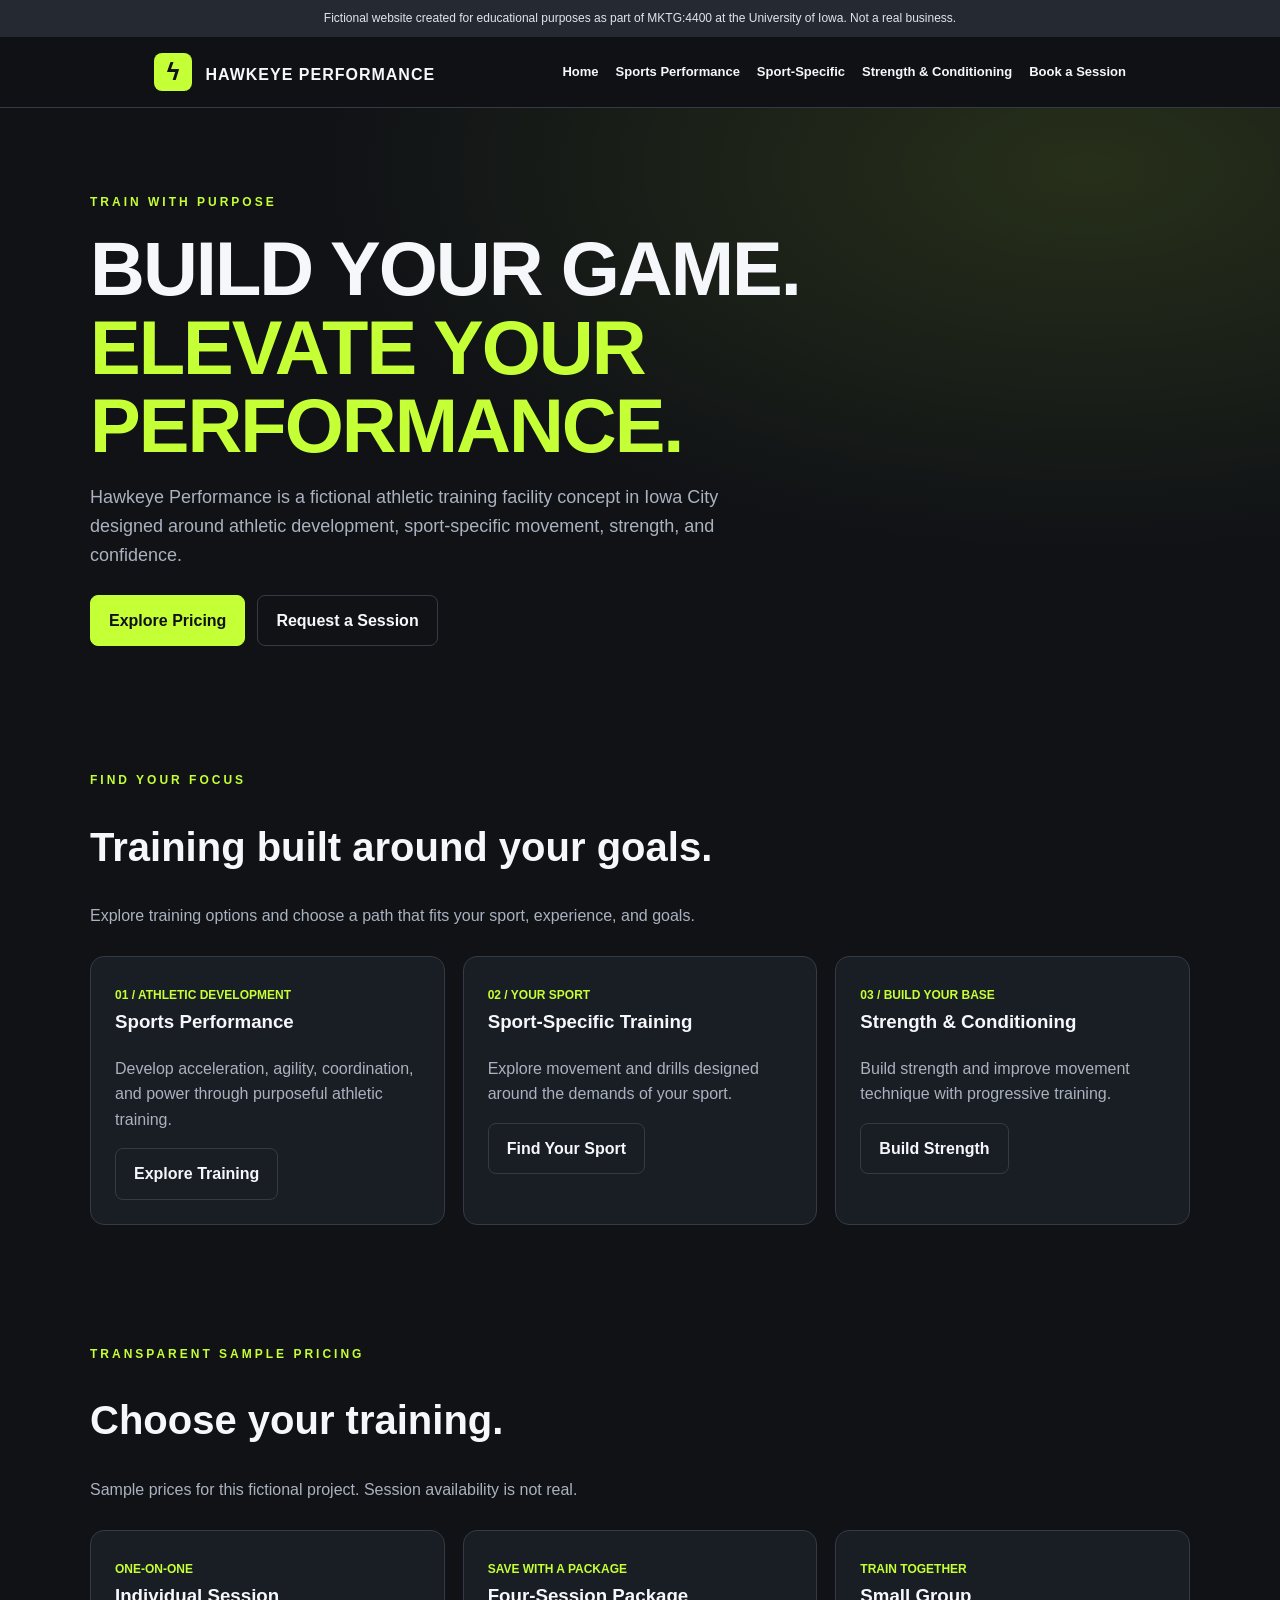
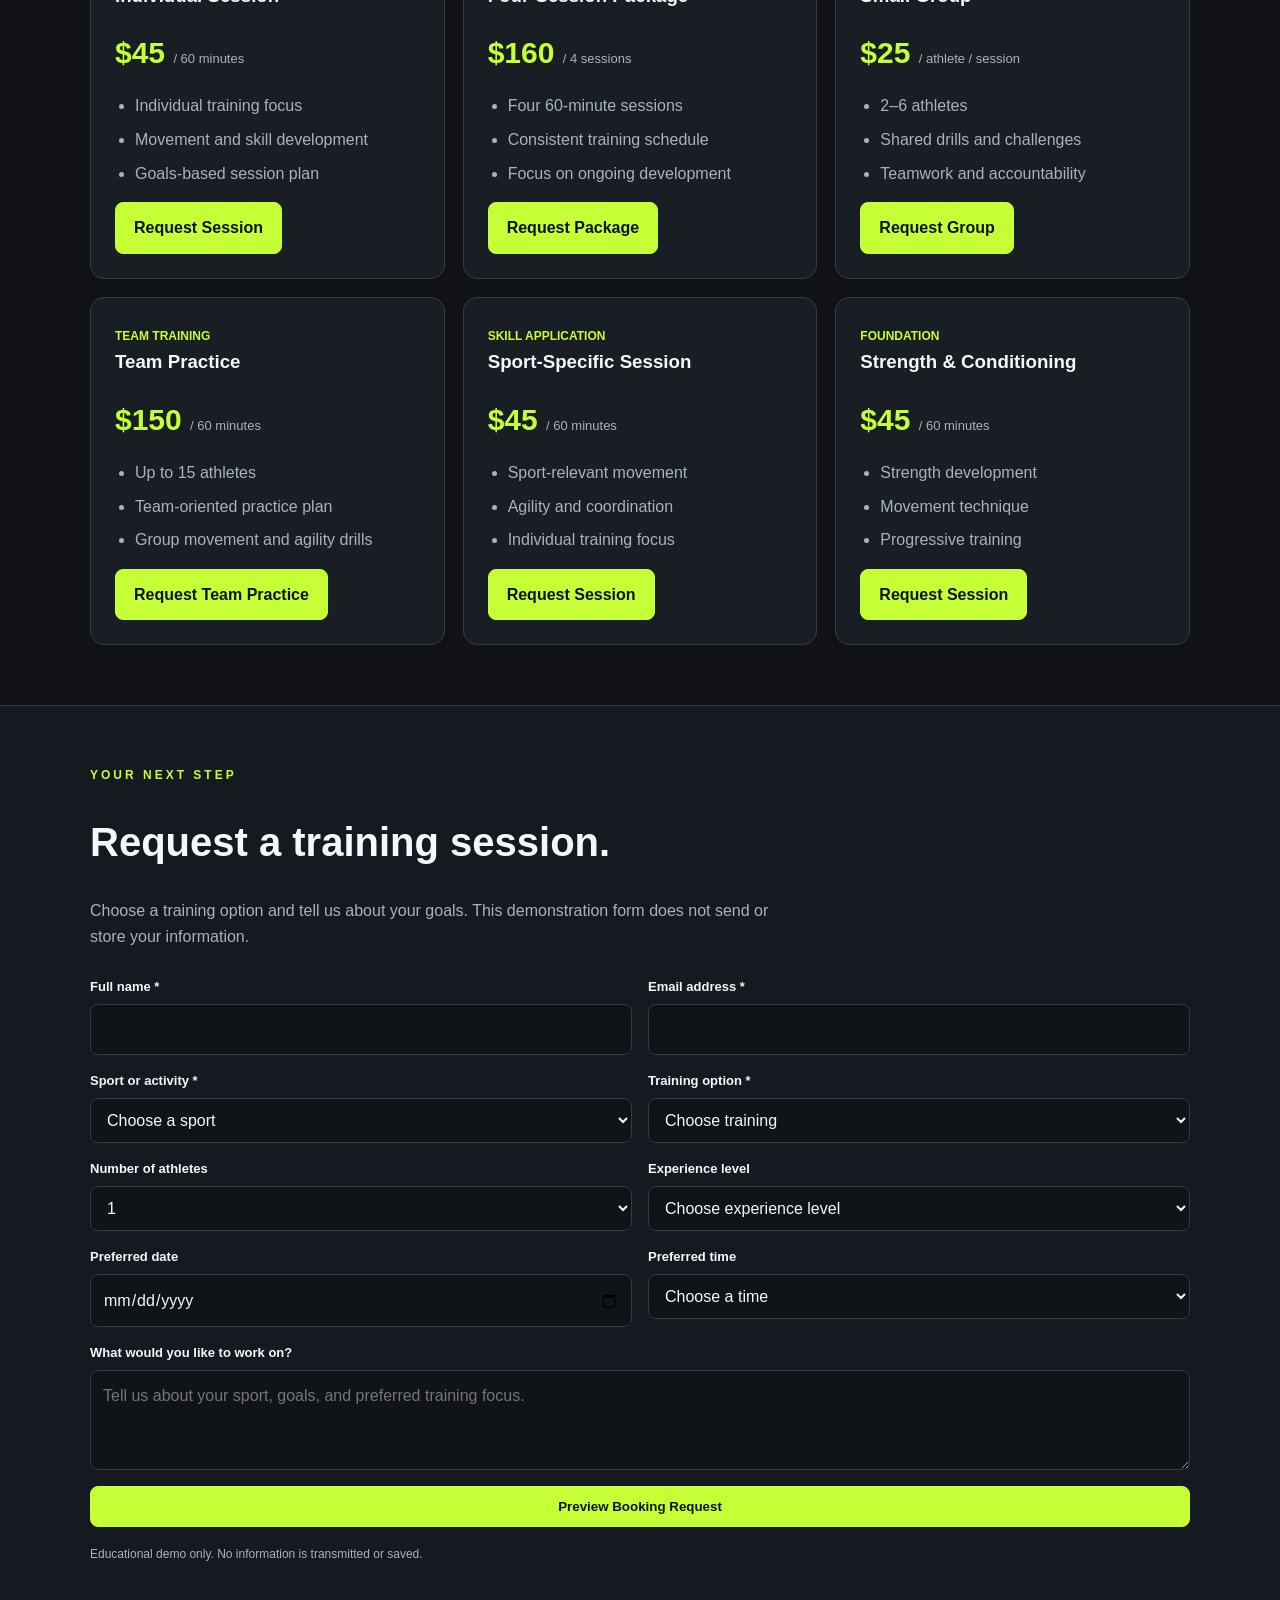
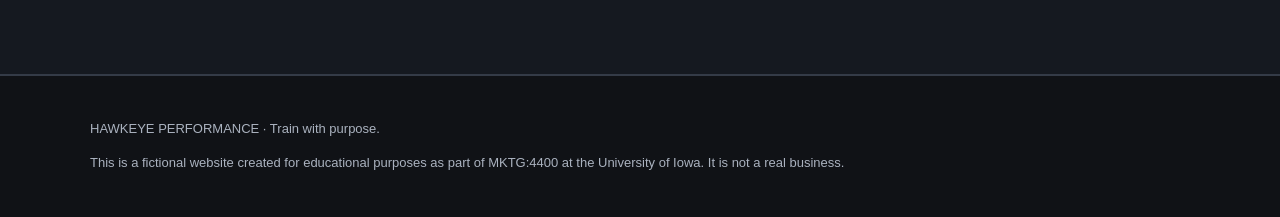
==== index-b.html @ 6c73c4fe "Create index-b.html" ====
<!DOCTYPE html>
<html lang="en">
<head>
  <meta charset="UTF-8">
  <meta name="viewport" content="width=device-width, initial-scale=1.0">
  <title>Athlete Training Facility in Iowa City | Hawkeye Performance</title>
  <meta name="description" content="Explore Hawkeye Performance, a fictional Iowa City athletic training facility offering sports performance, sport-specific training, and strength and conditioning.">
  <style>
    :root{--bg:#101216;--panel:#191d24;--text:#f5f7fa;--muted:#aab2bf;--line:#343b47;--accent:#c5ff35}
    *{box-sizing:border-box}
    html{scroll-behavior:smooth;scroll-padding-top:100px}
    body{margin:0;background:var(--bg);color:var(--text);font:16px/1.6 Arial,sans-serif}
    a{color:inherit;text-decoration:none}
    .notice{text-align:center;background:#252a32;padding:9px 5%;font-size:12px;color:#e0e5ed}
    header{position:sticky;top:0;z-index:5;background:#101216f5;border-bottom:1px solid var(--line)}
    nav{max-width:1100px;margin:auto;padding:16px 5%;display:flex;justify-content:space-between;align-items:center;gap:20px;flex-wrap:wrap}
    .brand{font-weight:900;letter-spacing:1px}
    .mark{display:inline-grid;place-items:center;background:var(--accent);color:#101216;border-radius:8px;width:38px;height:38px;margin-right:8px;font-size:23px}
    .links{display:flex;flex-wrap:wrap;gap:17px;font-size:13px;font-weight:bold}
    .links a:hover{color:var(--accent)}
    .container{width:min(1100px,90%);margin:auto}
    .hero{padding:85px 0 65px;background:radial-gradient(ellipse at 85% 10%,#c5ff3520,transparent 50%)}
    .eyebrow{color:var(--accent);text-transform:uppercase;font-size:12px;font-weight:900;letter-spacing:3px}
    h1{font-size:clamp(40px,7vw,76px);line-height:1.03;letter-spacing:-2px;margin:18px 0}
    h2{font-size:clamp(27px,4vw,40px);line-height:1.15}
    h3{margin-top:0}
    p{color:var(--muted)}
    .hero p{max-width:680px;font-size:18px}
    .actions{display:flex;gap:12px;flex-wrap:wrap;margin-top:25px}
    .button{display:inline-block;padding:12px 18px;border:1px solid var(--accent);border-radius:8px;background:var(--accent);color:#101216;font-weight:bold;cursor:pointer}
    .secondary{background:transparent;color:var(--text);border-color:var(--line)}
    section{padding:60px 0}
    .heading{max-width:700px;margin-bottom:28px}
    .grid{display:grid;grid-template-columns:repeat(3,minmax(0,1fr));gap:18px}
    .card{background:var(--panel);border:1px solid var(--line);border-radius:14px;padding:24px}
    .tag{color:var(--accent);font-size:12px;font-weight:bold}
    .price{font-size:30px;color:var(--accent);font-weight:900;margin:12px 0}
    .price small{font-size:13px;color:var(--muted);font-weight:normal}
    ul{padding-left:20px;color:var(--muted)}
    li{margin-bottom:8px}
    .booking{background:#151920;border-block:1px solid var(--line)}
    .formgrid{display:grid;grid-template-columns:1fr 1fr;gap:16px}
    .field{display:flex;flex-direction:column;gap:6px}
    .full{grid-column:1/-1}
    label{font-size:13px;font-weight:bold}
    input,select,textarea{width:100%;padding:12px;border:1px solid var(--line);border-radius:8px;background:#101318;color:var(--text);font:inherit}
    textarea{min-height:100px;resize:vertical}
    input:focus,select:focus,textarea:focus{outline:2px solid var(--accent)}
    .note{font-size:12px}
    footer{padding:30px 0;color:var(--muted);font-size:13px;border-top:1px solid var(--line)}
    @media(max-width:760px){.grid,.formgrid{grid-template-columns:1fr}.full{grid-column:auto}.hero{padding-top:55px}nav{align-items:flex-start}.links{gap:12px}}
  </style>
</head>
<body>
  <div class="notice">Fictional website created for educational purposes as part of MKTG:4400 at the University of Iowa. Not a real business.</div>

  <header>
    <nav>
      <a class="brand" href="index.html"><span class="mark">ϟ</span> HAWKEYE PERFORMANCE</a>
      <div class="links">
        <a href="index.html">Home</a>
        <a href="sports-performance.html">Sports Performance</a>
        <a href="sport-specific.html">Sport-Specific</a>
        <a href="strength-conditioning.html">Strength & Conditioning</a>
        <a href="#booking">Book a Session</a>
      </div>
    </nav>
  </header>

  <main>
    <section class="hero">
      <div class="container">
        <div class="eyebrow">Train with purpose</div>
        <h1>BUILD YOUR GAME.<br><span style="color:var(--accent)">ELEVATE YOUR PERFORMANCE.</span></h1>
        <p>Hawkeye Performance is a fictional athletic training facility concept in Iowa City designed around athletic development, sport-specific movement, strength, and confidence.</p>
        <div class="actions">
          <a class="button" href="#pricing">Explore Pricing</a>
          <a class="button secondary" href="#booking">Request a Session</a>
        </div>
      </div>
    </section>

    <section>
      <div class="container">
        <div class="heading">
          <div class="eyebrow">Find your focus</div>
          <h2>Training built around your goals.</h2>
          <p>Explore training options and choose a path that fits your sport, experience, and goals.</p>
        </div>
        <div class="grid">
          <article class="card">
            <span class="tag">01 / ATHLETIC DEVELOPMENT</span>
            <h3>Sports Performance</h3>
            <p>Develop acceleration, agility, coordination, and power through purposeful athletic training.</p>
            <a class="button secondary" href="sports-performance.html">Explore Training</a>
          </article>
          <article class="card">
            <span class="tag">02 / YOUR SPORT</span>
            <h3>Sport-Specific Training</h3>
            <p>Explore movement and drills designed around the demands of your sport.</p>
            <a class="button secondary" href="sport-specific.html">Find Your Sport</a>
          </article>
          <article class="card">
            <span class="tag">03 / BUILD YOUR BASE</span>
            <h3>Strength & Conditioning</h3>
            <p>Build strength and improve movement technique with progressive training.</p>
            <a class="button secondary" href="strength-conditioning.html">Build Strength</a>
          </article>
        </div>
      </div>
    </section>

    <section id="pricing">
      <div class="container">
        <div class="heading">
          <div class="eyebrow">Transparent sample pricing</div>
          <h2>Choose your training.</h2>
          <p>Sample prices for this fictional project. Session availability is not real.</p>
        </div>
        <div class="grid">
          <article class="card">
            <span class="tag">ONE-ON-ONE</span>
            <h3>Individual Session</h3>
            <div class="price">$45 <small>/ 60 minutes</small></div>
            <ul><li>Individual training focus</li><li>Movement and skill development</li><li>Goals-based session plan</li></ul>
            <a class="button" href="#booking" data-select="Individual session">Request Session</a>
          </article>
          <article class="card">
            <span class="tag">SAVE WITH A PACKAGE</span>
            <h3>Four-Session Package</h3>
            <div class="price">$160 <small>/ 4 sessions</small></div>
            <ul><li>Four 60-minute sessions</li><li>Consistent training schedule</li><li>Focus on ongoing development</li></ul>
            <a class="button" href="#booking" data-select="Four-session package">Request Package</a>
          </article>
          <article class="card">
            <span class="tag">TRAIN TOGETHER</span>
            <h3>Small Group</h3>
            <div class="price">$25 <small>/ athlete / session</small></div>
            <ul><li>2–6 athletes</li><li>Shared drills and challenges</li><li>Teamwork and accountability</li></ul>
            <a class="button" href="#booking" data-select="Small-group training">Request Group</a>
          </article>
          <article class="card">
            <span class="tag">TEAM TRAINING</span>
            <h3>Team Practice</h3>
            <div class="price">$150 <small>/ 60 minutes</small></div>
            <ul><li>Up to 15 athletes</li><li>Team-oriented practice plan</li><li>Group movement and agility drills</li></ul>
            <a class="button" href="#booking" data-select="Team practice">Request Team Practice</a>
          </article>
          <article class="card">
            <span class="tag">SKILL APPLICATION</span>
            <h3>Sport-Specific Session</h3>
            <div class="price">$45 <small>/ 60 minutes</small></div>
            <ul><li>Sport-relevant movement</li><li>Agility and coordination</li><li>Individual training focus</li></ul>
            <a class="button" href="#booking" data-select="Sport-specific session">Request Session</a>
          </article>
          <article class="card">
            <span class="tag">FOUNDATION</span>
            <h3>Strength & Conditioning</h3>
            <div class="price">$45 <small>/ 60 minutes</small></div>
            <ul><li>Strength development</li><li>Movement technique</li><li>Progressive training</li></ul>
            <a class="button" href="#booking" data-select="Strength and conditioning">Request Session</a>
          </article>
        </div>
      </div>
    </section>

    <section id="booking" class="booking">
      <div class="container">
        <div class="heading">
          <div class="eyebrow">Your next step</div>
          <h2>Request a training session.</h2>
          <p>Choose a training option and tell us about your goals. This demonstration form does not send or store your information.</p>
        </div>

        <form id="booking-form">
          <div class="formgrid">
            <div class="field">
              <label for="name">Full name *</label>
              <input id="name" name="name" autocomplete="name" required>
            </div>
            <div class="field">
              <label for="email">Email address *</label>
              <input id="email" name="email" type="email" autocomplete="email" required>
            </div>
            <div class="field">
              <label for="sport">Sport or activity *</label>
              <select id="sport" name="sport" required>
                <option value="">Choose a sport</option>
                <option>Baseball</option><option>Softball</option>
                <option>Basketball</option><option>Football</option>
                <option>Soccer</option><option>Volleyball</option>
                <option>Track & Field</option><option>Other</option>
              </select>
            </div>
            <div class="field">
              <label for="training">Training option *</label>
              <select id="training" name="training" required>
                <option value="">Choose training</option>
                <option>Individual session — $45 / 60 minutes</option>
                <option>Four-session package — $160</option>
                <option>Small-group training — $25 / athlete</option>
                <option>Team practice — $150 / 60 minutes</option>
                <option>Sport-specific session — $45 / 60 minutes</option>
                <option>Strength and conditioning — $45 / 60 minutes</option>
              </select>
            </div>
            <div class="field">
              <label for="athletes">Number of athletes</label>
              <select id="athletes" name="athletes">
                <option>1</option><option>2</option><option>3</option>
                <option>4</option><option>5</option><option>6</option>
                <option>7–15</option><option>More than 15</option>
              </select>
            </div>
            <div class="field">
              <label for="level">Experience level</label>
              <select id="level" name="level">
                <option value="">Choose experience level</option>
                <option>Beginner</option><option>Intermediate</option>
                <option>Advanced</option>
              </select>
            </div>
            <div class="field">
              <label for="date">Preferred date</label>
              <input id="date" name="date" type="date">
            </div>
            <div class="field">
              <label for="time">Preferred time</label>
              <select id="time" name="time">
                <option value="">Choose a time</option>
                <option>Morning</option><option>Afternoon</option>
                <option>Evening</option>
              </select>
            </div>
            <div class="field full">
              <label for="goals">What would you like to work on?</label>
              <textarea id="goals" name="goals" placeholder="Tell us about your sport, goals, and preferred training focus."></textarea>
            </div>
            <div class="field full">
              <button class="button" type="submit">Preview Booking Request</button>
              <p class="note">Educational demo only. No information is transmitted or saved.</p>
              <p id="form-status" role="status" aria-live="polite"></p>
            </div>
          </div>
        </form>
      </div>
    </section>
  </main>

  <footer>
    <div class="container">
      <p>HAWKEYE PERFORMANCE · Train with purpose.</p>
      <p>This is a fictional website created for educational purposes as part of MKTG:4400 at the University of Iowa. It is not a real business.</p>
    </div>
  </footer>
  <script src="site.js"></script>
</body>
</html>
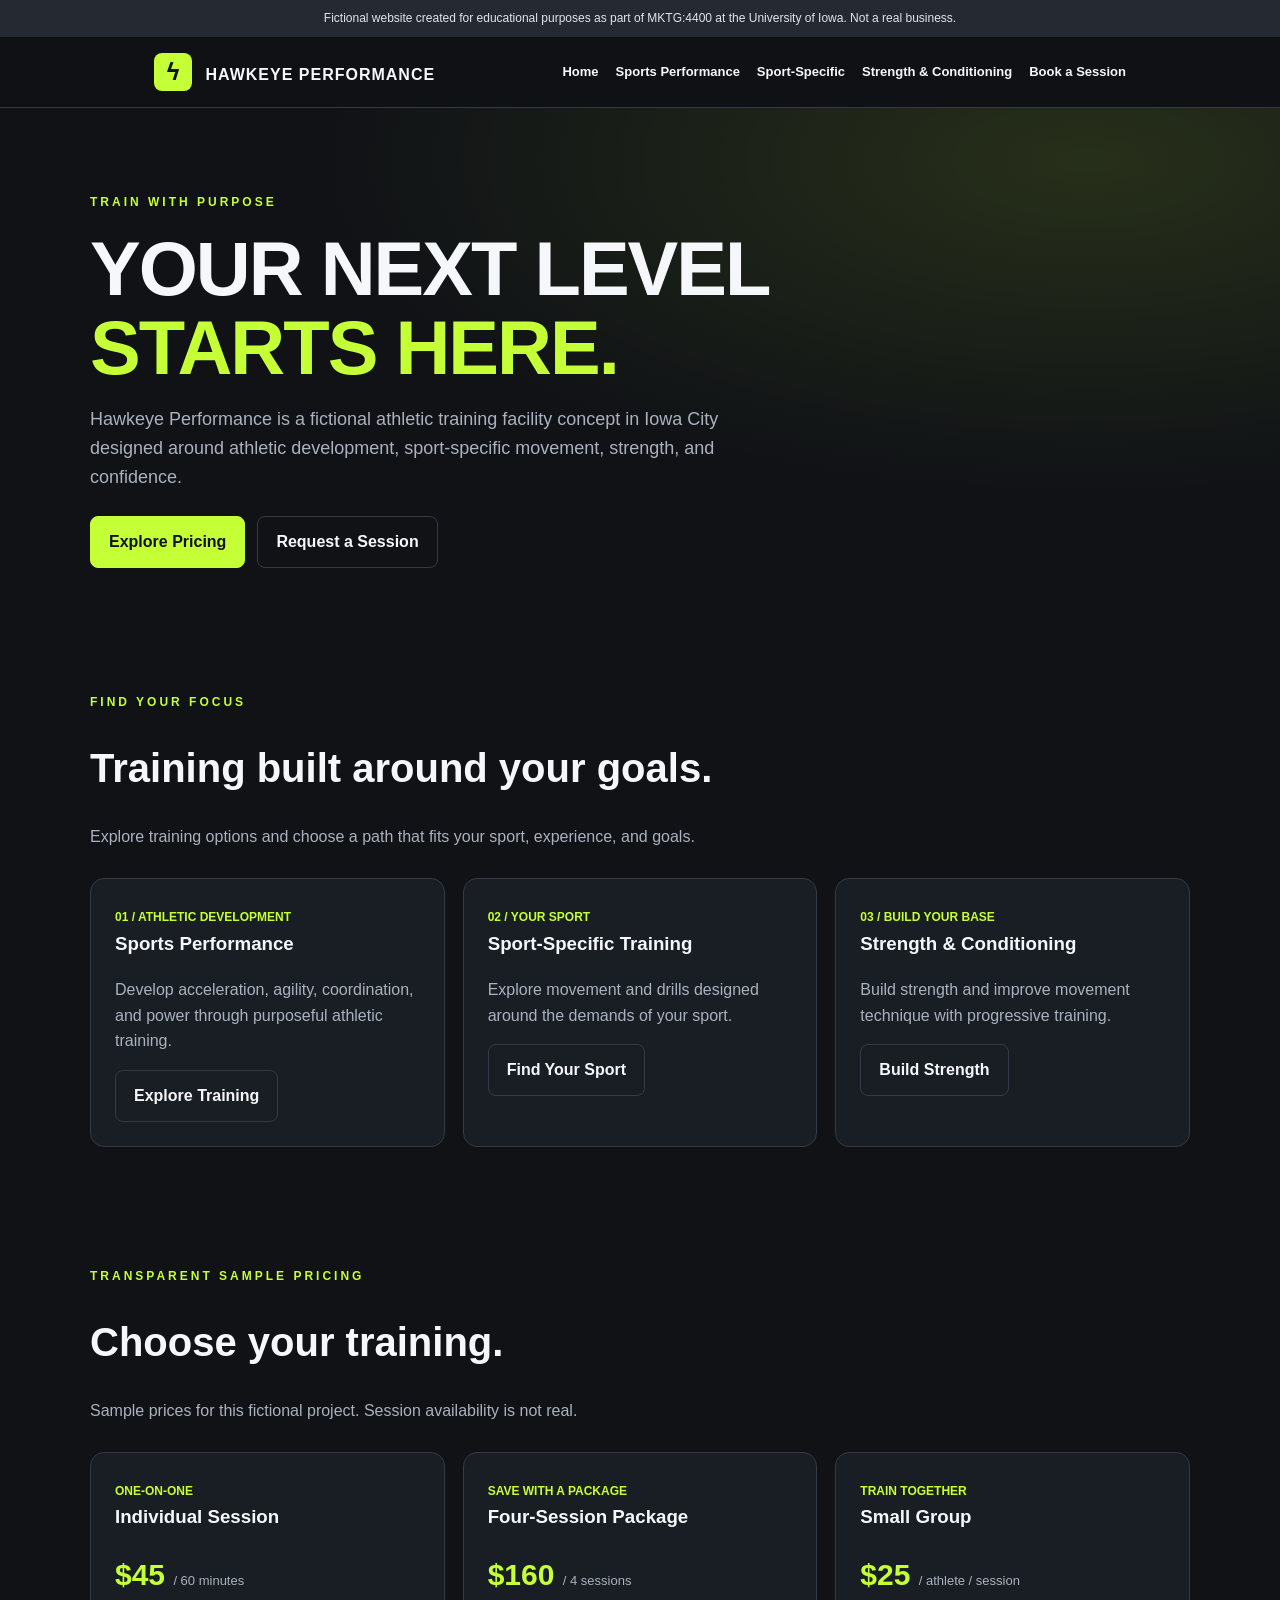
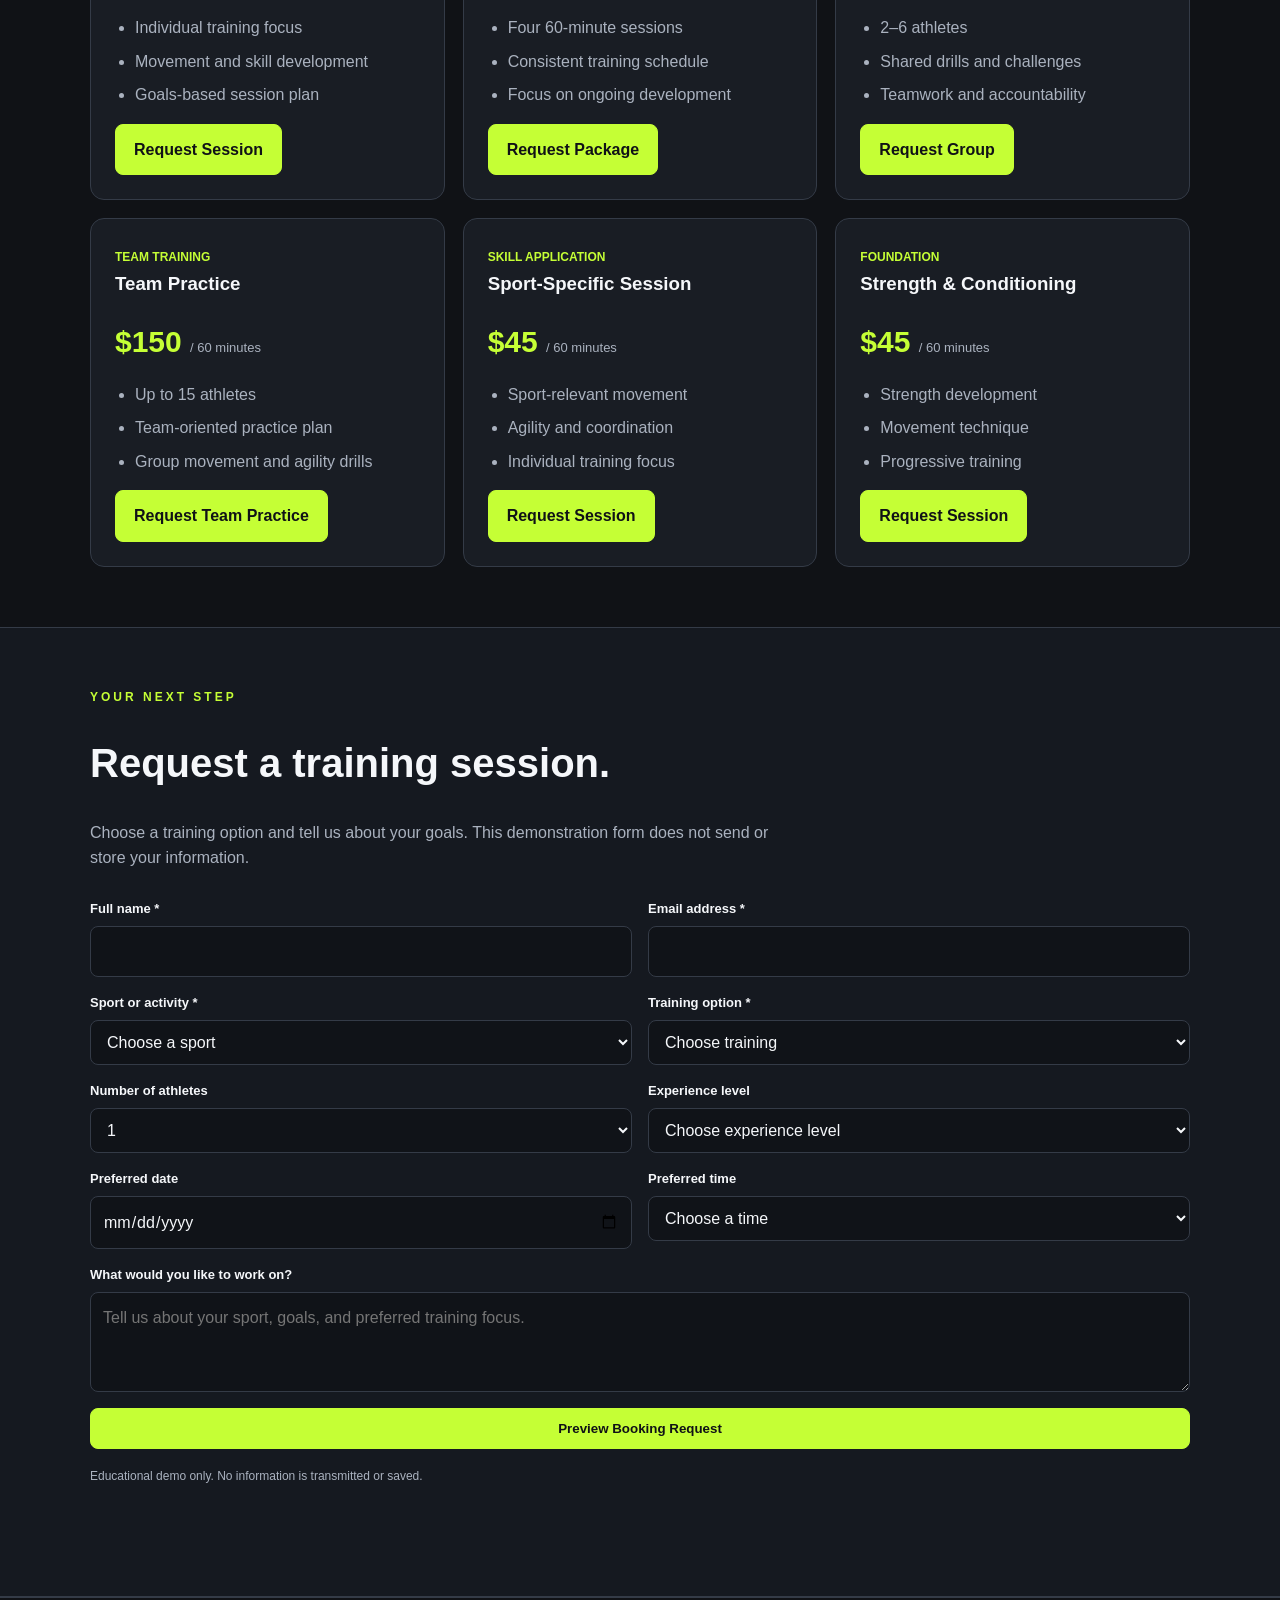
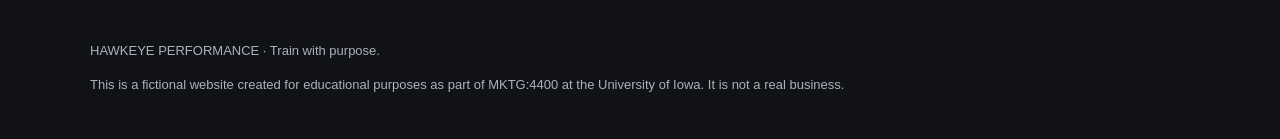
==== commit 6d812a47: "index-b.html A/B testing, changing main title headline to something that pulls more curiosity" ====
--- a/index-b.html
+++ b/index-b.html
@@ -72,7 +72,7 @@
     <section class="hero">
       <div class="container">
         <div class="eyebrow">Train with purpose</div>
-        <h1>BUILD YOUR GAME.<br><span style="color:var(--accent)">ELEVATE YOUR PERFORMANCE.</span></h1>
+        <h1>YOUR NEXT LEVEL<br><span style="color:var(--accent)">STARTS HERE.</span></h1>
         <p>Hawkeye Performance is a fictional athletic training facility concept in Iowa City designed around athletic development, sport-specific movement, strength, and confidence.</p>
         <div class="actions">
           <a class="button" href="#pricing">Explore Pricing</a>
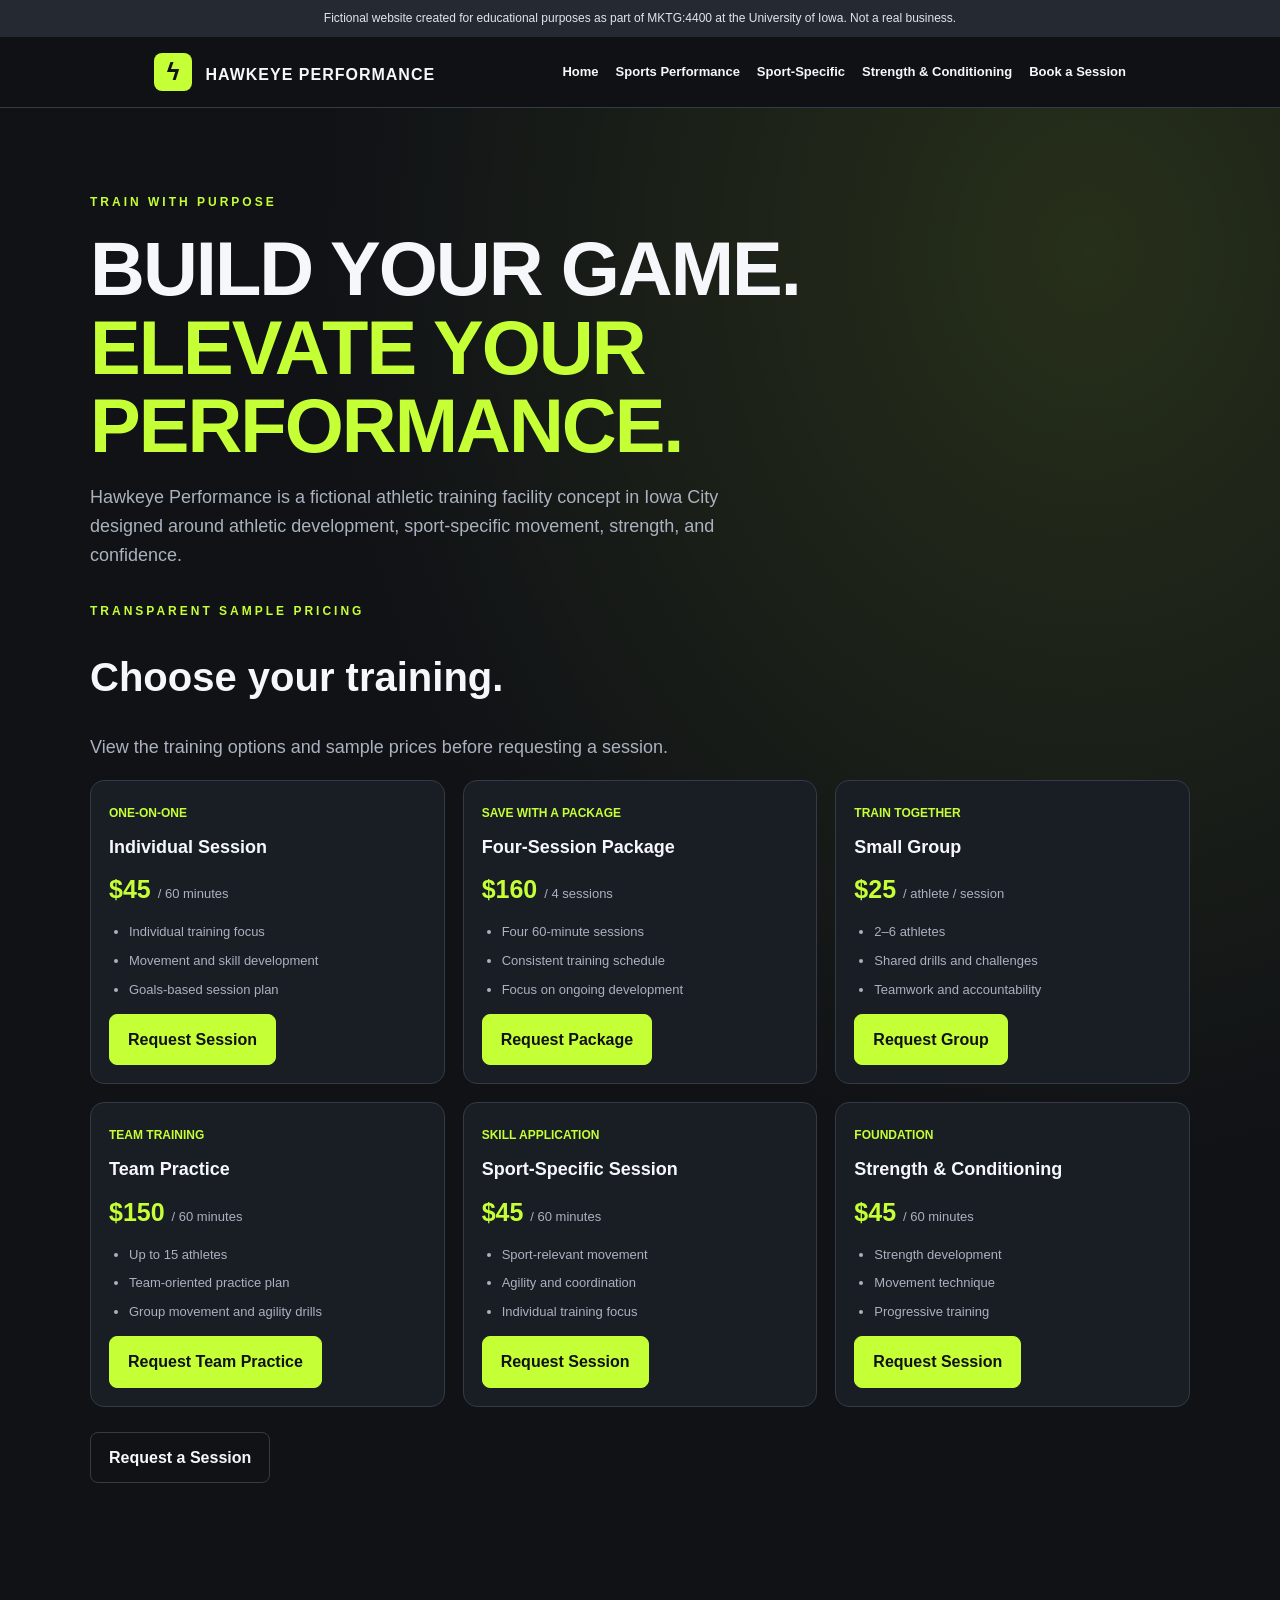
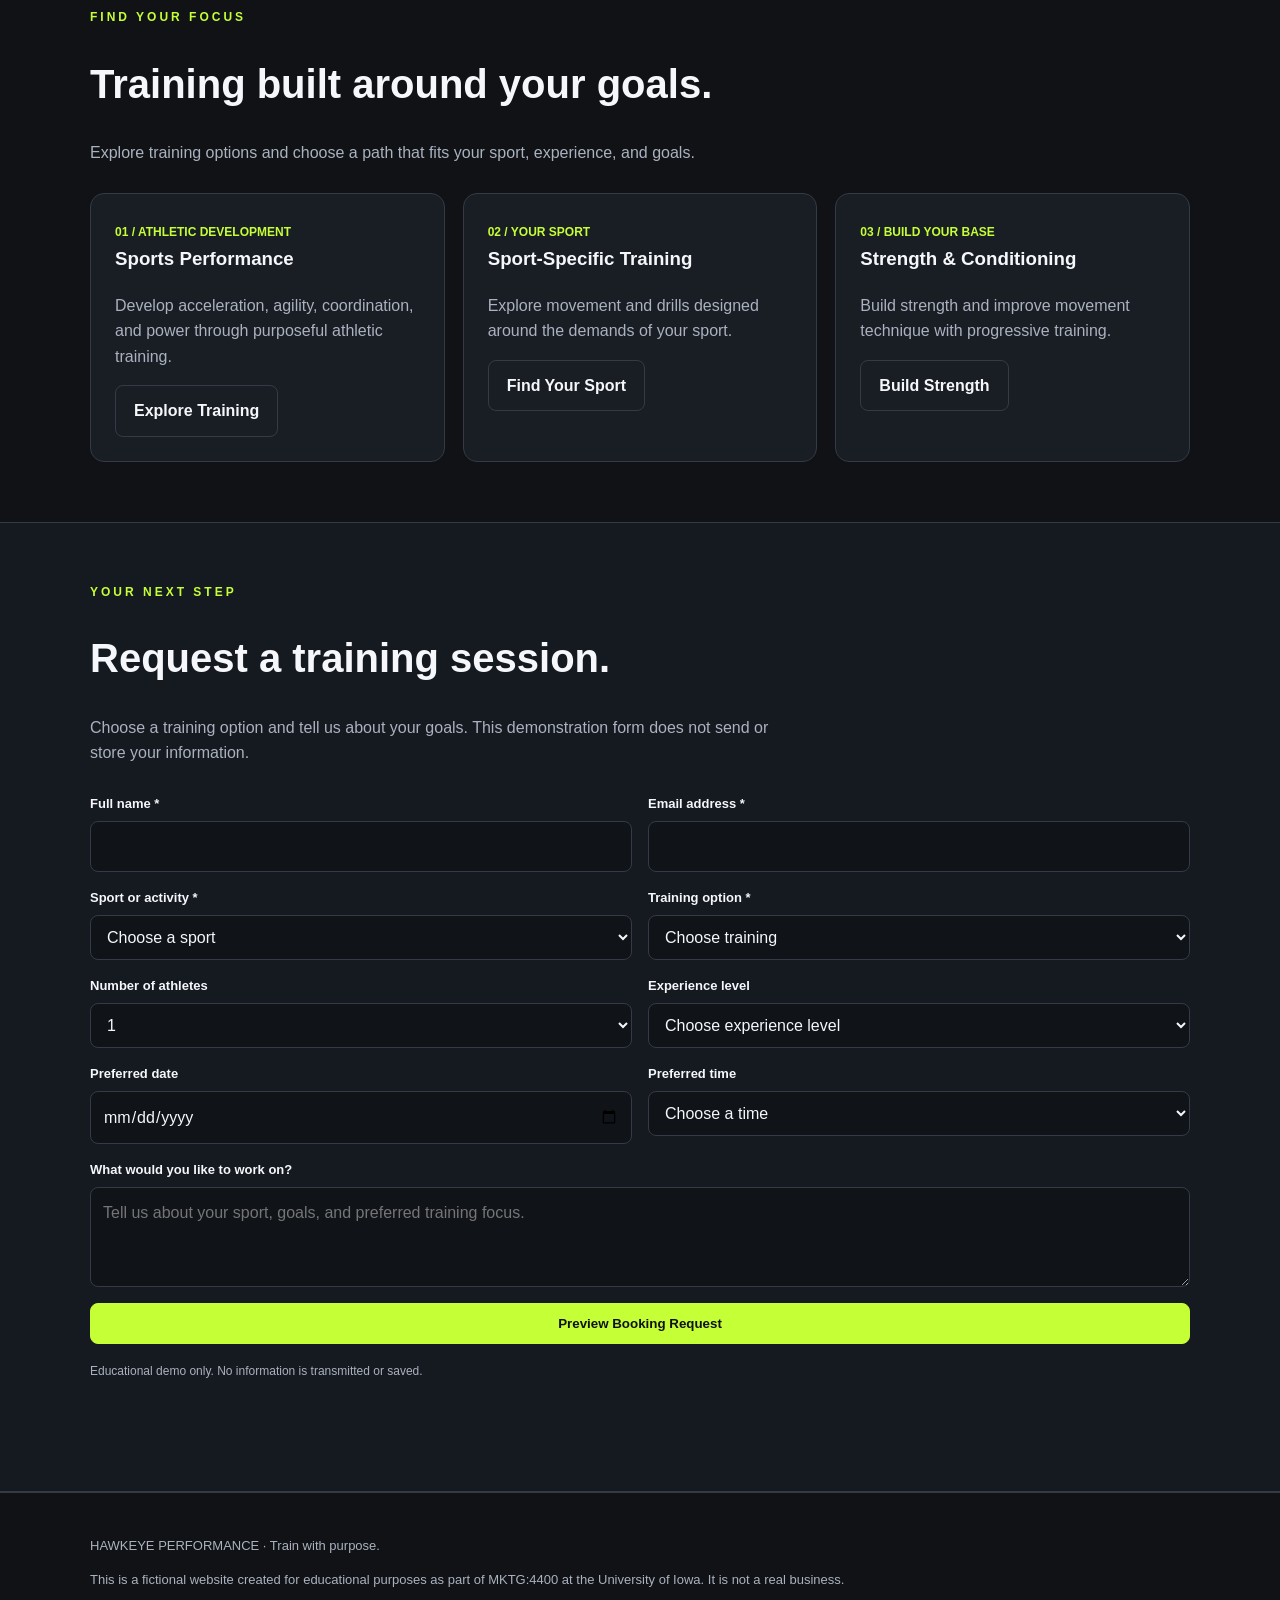
==== commit 873cfd04: "Update index-b.html New a/b plan index page change. Price button -> actual prices" ====
--- a/index-b.html
+++ b/index-b.html
@@ -1,4 +1,3 @@
-
 <!DOCTYPE html>
 <html lang="en">
 <head>
@@ -6,6 +5,7 @@
   <meta name="viewport" content="width=device-width, initial-scale=1.0">
   <title>Athlete Training Facility in Iowa City | Hawkeye Performance</title>
   <meta name="description" content="Explore Hawkeye Performance, a fictional Iowa City athletic training facility offering sports performance, sport-specific training, and strength and conditioning.">
+  <meta name="robots" content="noindex, nofollow">
   <style>
     :root{--bg:#101216;--panel:#191d24;--text:#f5f7fa;--muted:#aab2bf;--line:#343b47;--accent:#c5ff35}
     *{box-sizing:border-box}
@@ -27,6 +27,13 @@
     h3{margin-top:0}
     p{color:var(--muted)}
     .hero p{max-width:680px;font-size:18px}
+    .hero-pricing{margin-top:32px}
+    .hero-pricing .heading{margin-bottom:18px}
+    .hero-pricing .grid{grid-template-columns:repeat(3,minmax(0,1fr))}
+    .hero-pricing .card{padding:18px}
+    .hero-pricing h3{font-size:18px;margin:8px 0}
+    .hero-pricing .price{font-size:25px;margin:6px 0}
+    .hero-pricing ul{font-size:13px}
     .actions{display:flex;gap:12px;flex-wrap:wrap;margin-top:25px}
     .button{display:inline-block;padding:12px 18px;border:1px solid var(--accent);border-radius:8px;background:var(--accent);color:#101216;font-weight:bold;cursor:pointer}
     .secondary{background:transparent;color:var(--text);border-color:var(--line)}
@@ -49,10 +56,21 @@
     input:focus,select:focus,textarea:focus{outline:2px solid var(--accent)}
     .note{font-size:12px}
     footer{padding:30px 0;color:var(--muted);font-size:13px;border-top:1px solid var(--line)}
-    @media(max-width:760px){.grid,.formgrid{grid-template-columns:1fr}.full{grid-column:auto}.hero{padding-top:55px}nav{align-items:flex-start}.links{gap:12px}}
+    @media(max-width:760px){
+      .grid,.formgrid{grid-template-columns:1fr}
+      .hero-pricing .grid{grid-template-columns:1fr 1fr}
+      .full{grid-column:auto}
+      .hero{padding-top:55px}
+      nav{align-items:flex-start}
+      .links{gap:12px}
+    }
+    @media(max-width:480px){
+      .hero-pricing .grid{grid-template-columns:1fr}
+    }
   </style>
 </head>
 <body>
+
   <div class="notice">Fictional website created for educational purposes as part of MKTG:4400 at the University of Iowa. Not a real business.</div>
 
   <header>
@@ -72,10 +90,97 @@
     <section class="hero">
       <div class="container">
         <div class="eyebrow">Train with purpose</div>
-        <h1>YOUR NEXT LEVEL<br><span style="color:var(--accent)">STARTS HERE.</span></h1>
+
+        <h1>BUILD YOUR GAME.<br><span style="color:var(--accent)">ELEVATE YOUR PERFORMANCE.</span></h1>
+
         <p>Hawkeye Performance is a fictional athletic training facility concept in Iowa City designed around athletic development, sport-specific movement, strength, and confidence.</p>
+
+        <!-- DIRECT PRICING DISPLAY -->
+        <div class="hero-pricing" id="pricing">
+          <div class="heading">
+            <div class="eyebrow">Transparent sample pricing</div>
+            <h2>Choose your training.</h2>
+            <p>View the training options and sample prices before requesting a session.</p>
+          </div>
+
+          <div class="grid">
+
+            <article class="card">
+              <span class="tag">ONE-ON-ONE</span>
+              <h3>Individual Session</h3>
+              <div class="price">$45 <small>/ 60 minutes</small></div>
+              <ul>
+                <li>Individual training focus</li>
+                <li>Movement and skill development</li>
+                <li>Goals-based session plan</li>
+              </ul>
+              <a class="button" href="#booking" data-select="Individual session">Request Session</a>
+            </article>
+
+            <article class="card">
+              <span class="tag">SAVE WITH A PACKAGE</span>
+              <h3>Four-Session Package</h3>
+              <div class="price">$160 <small>/ 4 sessions</small></div>
+              <ul>
+                <li>Four 60-minute sessions</li>
+                <li>Consistent training schedule</li>
+                <li>Focus on ongoing development</li>
+              </ul>
+              <a class="button" href="#booking" data-select="Four-session package">Request Package</a>
+            </article>
+
+            <article class="card">
+              <span class="tag">TRAIN TOGETHER</span>
+              <h3>Small Group</h3>
+              <div class="price">$25 <small>/ athlete / session</small></div>
+              <ul>
+                <li>2–6 athletes</li>
+                <li>Shared drills and challenges</li>
+                <li>Teamwork and accountability</li>
+              </ul>
+              <a class="button" href="#booking" data-select="Small-group training">Request Group</a>
+            </article>
+
+            <article class="card">
+              <span class="tag">TEAM TRAINING</span>
+              <h3>Team Practice</h3>
+              <div class="price">$150 <small>/ 60 minutes</small></div>
+              <ul>
+                <li>Up to 15 athletes</li>
+                <li>Team-oriented practice plan</li>
+                <li>Group movement and agility drills</li>
+              </ul>
+              <a class="button" href="#booking" data-select="Team practice">Request Team Practice</a>
+            </article>
+
+            <article class="card">
+              <span class="tag">SKILL APPLICATION</span>
+              <h3>Sport-Specific Session</h3>
+              <div class="price">$45 <small>/ 60 minutes</small></div>
+              <ul>
+                <li>Sport-relevant movement</li>
+                <li>Agility and coordination</li>
+                <li>Individual training focus</li>
+              </ul>
+              <a class="button" href="#booking" data-select="Sport-specific session">Request Session</a>
+            </article>
+
+            <article class="card">
+              <span class="tag">FOUNDATION</span>
+              <h3>Strength &amp; Conditioning</h3>
+              <div class="price">$45 <small>/ 60 minutes</small></div>
+              <ul>
+                <li>Strength development</li>
+                <li>Movement technique</li>
+                <li>Progressive training</li>
+              </ul>
+              <a class="button" href="#booking" data-select="Strength and conditioning">Request Session</a>
+            </article>
+
+          </div>
+        </div>
+
         <div class="actions">
-          <a class="button" href="#pricing">Explore Pricing</a>
           <a class="button secondary" href="#booking">Request a Session</a>
         </div>
       </div>
@@ -88,6 +193,7 @@
           <h2>Training built around your goals.</h2>
           <p>Explore training options and choose a path that fits your sport, experience, and goals.</p>
         </div>
+
         <div class="grid">
           <article class="card">
             <span class="tag">01 / ATHLETIC DEVELOPMENT</span>
@@ -95,12 +201,14 @@
             <p>Develop acceleration, agility, coordination, and power through purposeful athletic training.</p>
             <a class="button secondary" href="sports-performance.html">Explore Training</a>
           </article>
+
           <article class="card">
             <span class="tag">02 / YOUR SPORT</span>
             <h3>Sport-Specific Training</h3>
             <p>Explore movement and drills designed around the demands of your sport.</p>
             <a class="button secondary" href="sport-specific.html">Find Your Sport</a>
           </article>
+
           <article class="card">
             <span class="tag">03 / BUILD YOUR BASE</span>
             <h3>Strength & Conditioning</h3>
@@ -111,60 +219,6 @@
       </div>
     </section>
 
-    <section id="pricing">
-      <div class="container">
-        <div class="heading">
-          <div class="eyebrow">Transparent sample pricing</div>
-          <h2>Choose your training.</h2>
-          <p>Sample prices for this fictional project. Session availability is not real.</p>
-        </div>
-        <div class="grid">
-          <article class="card">
-            <span class="tag">ONE-ON-ONE</span>
-            <h3>Individual Session</h3>
-            <div class="price">$45 <small>/ 60 minutes</small></div>
-            <ul><li>Individual training focus</li><li>Movement and skill development</li><li>Goals-based session plan</li></ul>
-            <a class="button" href="#booking" data-select="Individual session">Request Session</a>
-          </article>
-          <article class="card">
-            <span class="tag">SAVE WITH A PACKAGE</span>
-            <h3>Four-Session Package</h3>
-            <div class="price">$160 <small>/ 4 sessions</small></div>
-            <ul><li>Four 60-minute sessions</li><li>Consistent training schedule</li><li>Focus on ongoing development</li></ul>
-            <a class="button" href="#booking" data-select="Four-session package">Request Package</a>
-          </article>
-          <article class="card">
-            <span class="tag">TRAIN TOGETHER</span>
-            <h3>Small Group</h3>
-            <div class="price">$25 <small>/ athlete / session</small></div>
-            <ul><li>2–6 athletes</li><li>Shared drills and challenges</li><li>Teamwork and accountability</li></ul>
-            <a class="button" href="#booking" data-select="Small-group training">Request Group</a>
-          </article>
-          <article class="card">
-            <span class="tag">TEAM TRAINING</span>
-            <h3>Team Practice</h3>
-            <div class="price">$150 <small>/ 60 minutes</small></div>
-            <ul><li>Up to 15 athletes</li><li>Team-oriented practice plan</li><li>Group movement and agility drills</li></ul>
-            <a class="button" href="#booking" data-select="Team practice">Request Team Practice</a>
-          </article>
-          <article class="card">
-            <span class="tag">SKILL APPLICATION</span>
-            <h3>Sport-Specific Session</h3>
-            <div class="price">$45 <small>/ 60 minutes</small></div>
-            <ul><li>Sport-relevant movement</li><li>Agility and coordination</li><li>Individual training focus</li></ul>
-            <a class="button" href="#booking" data-select="Sport-specific session">Request Session</a>
-          </article>
-          <article class="card">
-            <span class="tag">FOUNDATION</span>
-            <h3>Strength & Conditioning</h3>
-            <div class="price">$45 <small>/ 60 minutes</small></div>
-            <ul><li>Strength development</li><li>Movement technique</li><li>Progressive training</li></ul>
-            <a class="button" href="#booking" data-select="Strength and conditioning">Request Session</a>
-          </article>
-        </div>
-      </div>
-    </section>
-
     <section id="booking" class="booking">
       <div class="container">
         <div class="heading">
@@ -175,24 +229,32 @@
 
         <form id="booking-form">
           <div class="formgrid">
+
             <div class="field">
               <label for="name">Full name *</label>
               <input id="name" name="name" autocomplete="name" required>
             </div>
+
             <div class="field">
               <label for="email">Email address *</label>
               <input id="email" name="email" type="email" autocomplete="email" required>
             </div>
+
             <div class="field">
               <label for="sport">Sport or activity *</label>
               <select id="sport" name="sport" required>
                 <option value="">Choose a sport</option>
-                <option>Baseball</option><option>Softball</option>
-                <option>Basketball</option><option>Football</option>
-                <option>Soccer</option><option>Volleyball</option>
-                <option>Track & Field</option><option>Other</option>
-              </select>
-            </div>
+                <option>Baseball</option>
+                <option>Softball</option>
+                <option>Basketball</option>
+                <option>Football</option>
+                <option>Soccer</option>
+                <option>Volleyball</option>
+                <option>Track & Field</option>
+                <option>Other</option>
+              </select>
+            </div>
+
             <div class="field">
               <label for="training">Training option *</label>
               <select id="training" name="training" required>
@@ -205,43 +267,57 @@
                 <option>Strength and conditioning — $45 / 60 minutes</option>
               </select>
             </div>
+
             <div class="field">
               <label for="athletes">Number of athletes</label>
               <select id="athletes" name="athletes">
-                <option>1</option><option>2</option><option>3</option>
-                <option>4</option><option>5</option><option>6</option>
-                <option>7–15</option><option>More than 15</option>
-              </select>
-            </div>
+                <option>1</option>
+                <option>2</option>
+                <option>3</option>
+                <option>4</option>
+                <option>5</option>
+                <option>6</option>
+                <option>7–15</option>
+                <option>More than 15</option>
+              </select>
+            </div>
+
             <div class="field">
               <label for="level">Experience level</label>
               <select id="level" name="level">
                 <option value="">Choose experience level</option>
-                <option>Beginner</option><option>Intermediate</option>
+                <option>Beginner</option>
+                <option>Intermediate</option>
                 <option>Advanced</option>
               </select>
             </div>
+
             <div class="field">
               <label for="date">Preferred date</label>
               <input id="date" name="date" type="date">
             </div>
+
             <div class="field">
               <label for="time">Preferred time</label>
               <select id="time" name="time">
                 <option value="">Choose a time</option>
-                <option>Morning</option><option>Afternoon</option>
+                <option>Morning</option>
+                <option>Afternoon</option>
                 <option>Evening</option>
               </select>
             </div>
+
             <div class="field full">
               <label for="goals">What would you like to work on?</label>
               <textarea id="goals" name="goals" placeholder="Tell us about your sport, goals, and preferred training focus."></textarea>
             </div>
+
             <div class="field full">
               <button class="button" type="submit">Preview Booking Request</button>
               <p class="note">Educational demo only. No information is transmitted or saved.</p>
               <p id="form-status" role="status" aria-live="polite"></p>
             </div>
+
           </div>
         </form>
       </div>
@@ -254,6 +330,7 @@
       <p>This is a fictional website created for educational purposes as part of MKTG:4400 at the University of Iowa. It is not a real business.</p>
     </div>
   </footer>
+
   <script src="site.js"></script>
 </body>
 </html>
